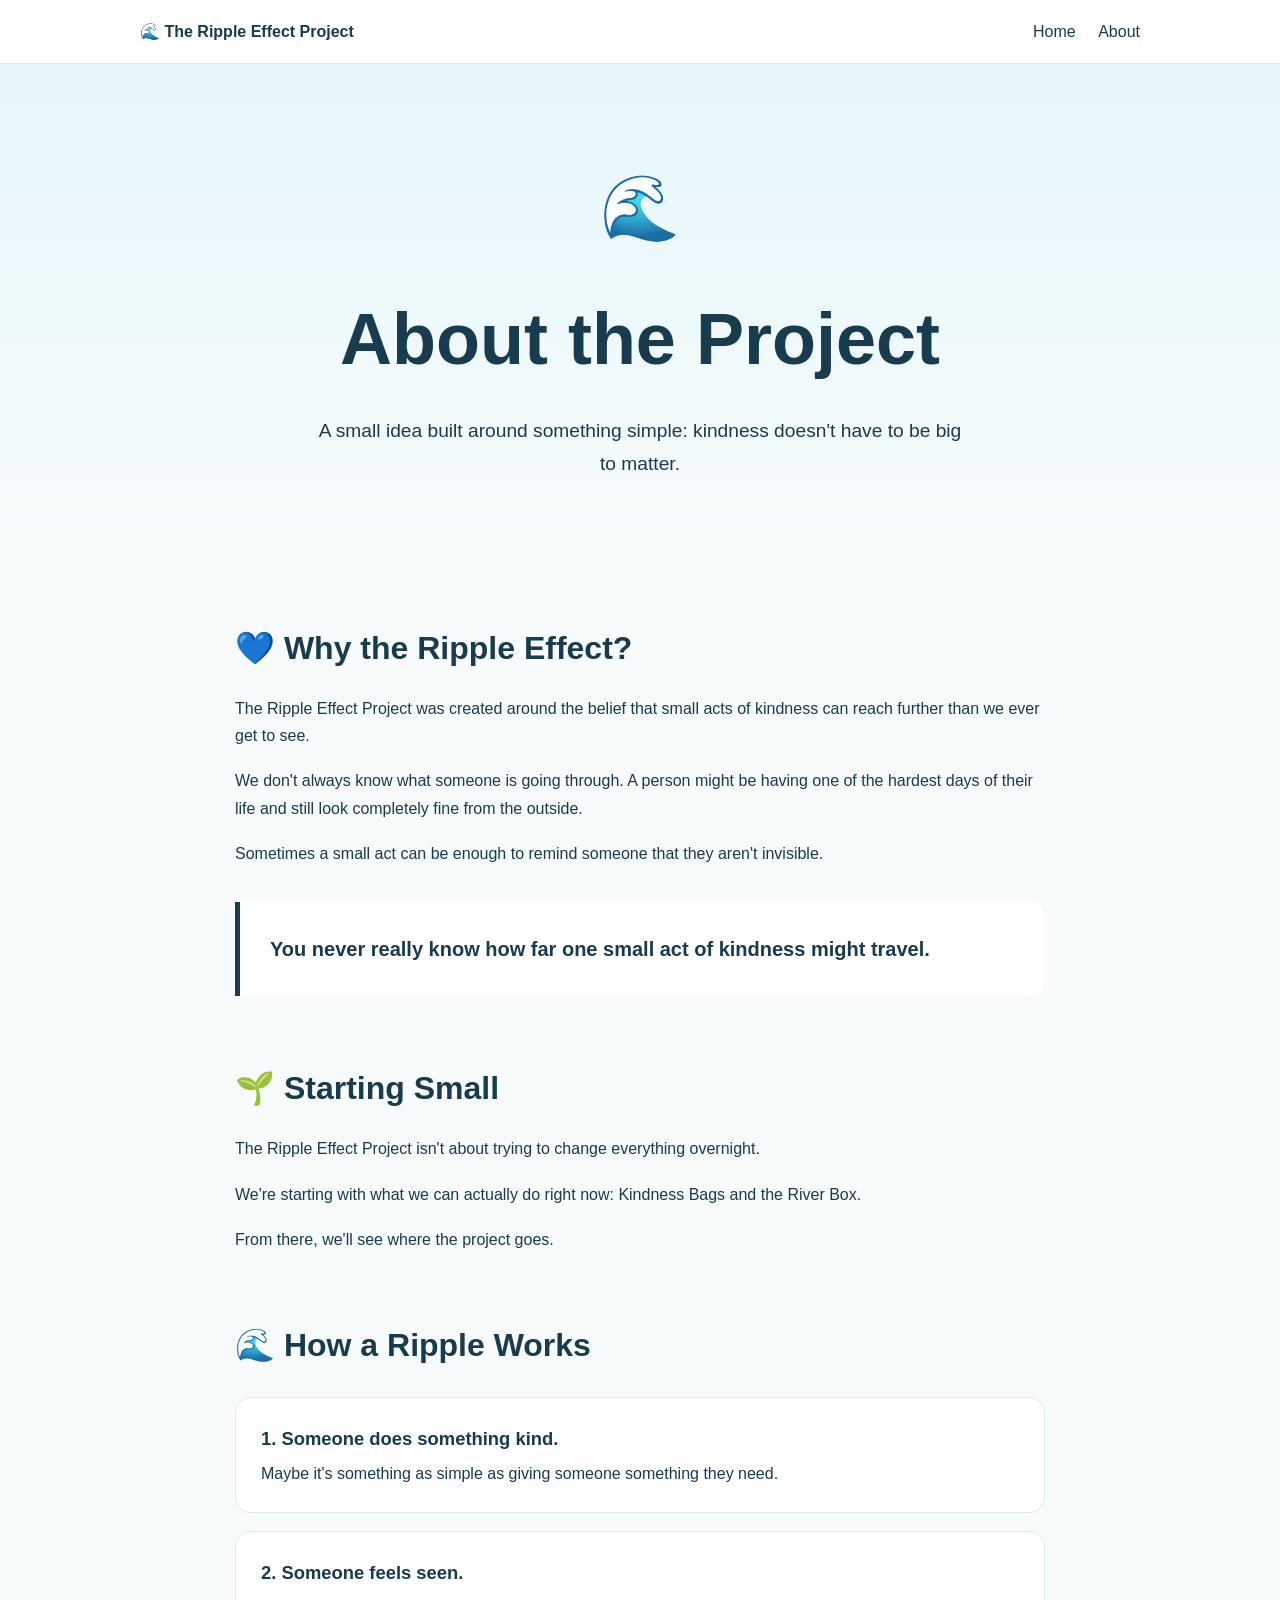
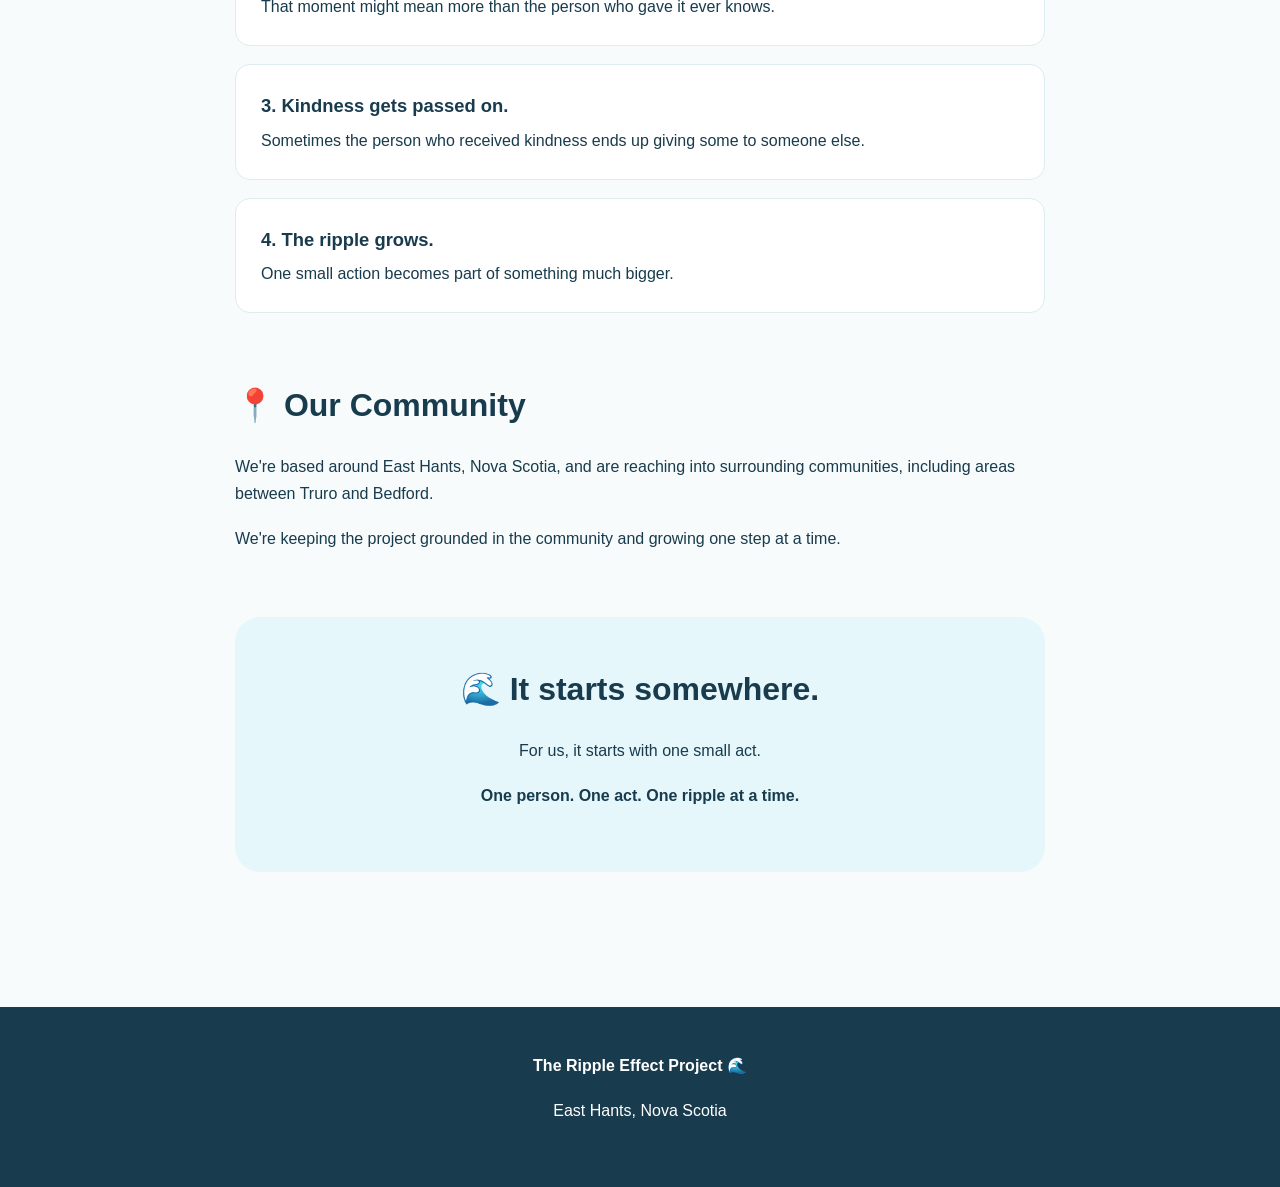
==== about.html @ 129581be "Create about.html" ====
<!DOCTYPE html>
<html lang="en">
<head>
  <meta charset="UTF-8">
  <meta name="viewport" content="width=device-width, initial-scale=1.0">
  <title>About | The Ripple Effect Project</title>
  <style>
    * {
      box-sizing: border-box;
      margin: 0;
      padding: 0;
    }
    html {
      scroll-behavior: smooth;
    }
    body {
      font-family: Arial, sans-serif;
      line-height: 1.7;
      color: #183b4d;
      background: #f7fbfc;
    }
    nav {
      background: white;
      border-bottom: 1px solid #dcecef;
      padding: 18px 20px;
    }
    .nav-inner {
      max-width: 1000px;
      margin: auto;
      display: flex;
      justify-content: space-between;
      align-items: center;
      gap: 20px;
    }
    nav a {
      color: #183b4d;
      text-decoration: none;
      margin-left: 18px;
    }
    nav a:hover {
      text-decoration: underline;
    }
    .hero {
      text-align: center;
      padding: 90px 20px 70px;
      background: linear-gradient(180deg, #e5f7fb, #f7fbfc);
    }
    .hero-icon {
      font-size: 4rem;
      margin-bottom: 15px;
    }
    h1 {
      font-size: clamp(2.5rem, 7vw, 4.5rem);
      margin-bottom: 15px;
    }
    .hero p {
      font-size: 1.2rem;
      max-width: 650px;
      margin: auto;
    }
    main {
      max-width: 850px;
      margin: auto;
      padding: 70px 20px;
    }
    section {
      margin-bottom: 65px;
    }
    h2 {
      font-size: 2rem;
      margin-bottom: 20px;
    }
    p {
      margin-bottom: 18px;
    }
    .quote {
      background: white;
      border-left: 5px solid #183b4d;
      padding: 30px;
      margin: 35px 0;
      border-radius: 0 15px 15px 0;
      font-size: 1.25rem;
      font-weight: bold;
    }
    .steps {
      display: grid;
      gap: 18px;
      margin-top: 25px;
    }
    .step {
      background: white;
      border: 1px solid #dcecef;
      border-radius: 15px;
      padding: 25px;
    }
    .step strong {
      display: block;
      margin-bottom: 5px;
      font-size: 1.15rem;
    }
    .ending {
      text-align: center;
      background: #e5f7fb;
      padding: 45px 25px;
      border-radius: 25px;
    }
    footer {
      text-align: center;
      background: #183b4d;
      color: white;
      padding: 45px 20px;
    }
    @media (max-width: 700px) {
      .nav-inner {
        flex-direction: column;
      }
      nav a {
        margin: 0 7px;
      }
    }
  </style>
</head>
<body>
  <nav>
    <div class="nav-inner">
      <strong>🌊 The Ripple Effect Project</strong>
      <div>
        <a href="index.html">Home</a>
        <a href="about.html">About</a>
      </div>
    </div>
  </nav>
  <header class="hero">
    <div class="hero-icon">🌊</div>
    <h1>About the Project</h1>
    <p>
      A small idea built around something simple:
      kindness doesn't have to be big to matter.
    </p>
  </header>
  <main>
    <section>
      <h2>💙 Why the Ripple Effect?</h2>
      <p>
        The Ripple Effect Project was created around the belief that small
        acts of kindness can reach further than we ever get to see.
      </p>
      <p>
        We don't always know what someone is going through. A person might
        be having one of the hardest days of their life and still look
        completely fine from the outside.
      </p>
      <p>
        Sometimes a small act can be enough to remind someone that they
        aren't invisible.
      </p>
      <div class="quote">
        You never really know how far one small act of kindness might travel.
      </div>
    </section>
    <section>
      <h2>🌱 Starting Small</h2>
      <p>
        The Ripple Effect Project isn't about trying to change everything
        overnight.
      </p>
      <p>
        We're starting with what we can actually do right now:
        Kindness Bags and the River Box.
      </p>
      <p>
        From there, we'll see where the project goes.
      </p>
    </section>
    <section>
      <h2>🌊 How a Ripple Works</h2>
      <div class="steps">
        <div class="step">
          <strong>1. Someone does something kind.</strong>
          Maybe it's something as simple as giving someone something they need.
        </div>
        <div class="step">
          <strong>2. Someone feels seen.</strong>
          That moment might mean more than the person who gave it ever knows.
        </div>
        <div class="step">
          <strong>3. Kindness gets passed on.</strong>
          Sometimes the person who received kindness ends up giving some to someone else.
        </div>
        <div class="step">
          <strong>4. The ripple grows.</strong>
          One small action becomes part of something much bigger.
        </div>
      </div>
    </section>
    <section>
      <h2>📍 Our Community</h2>
      <p>
        We're based around East Hants, Nova Scotia, and are reaching into
        surrounding communities, including areas between Truro and Bedford.
      </p>
      <p>
        We're keeping the project grounded in the community and growing
        one step at a time.
      </p>
    </section>
    <section class="ending">
      <h2>🌊 It starts somewhere.</h2>
      <p>
        For us, it starts with one small act.
      </p>
      <p>
        <strong>One person. One act. One ripple at a time.</strong>
      </p>
    </section>
  </main>
  <footer>
    <p><strong>The Ripple Effect Project 🌊</strong></p>
    <p>East Hants, Nova Scotia</p>
  </footer>
</body>
</html>
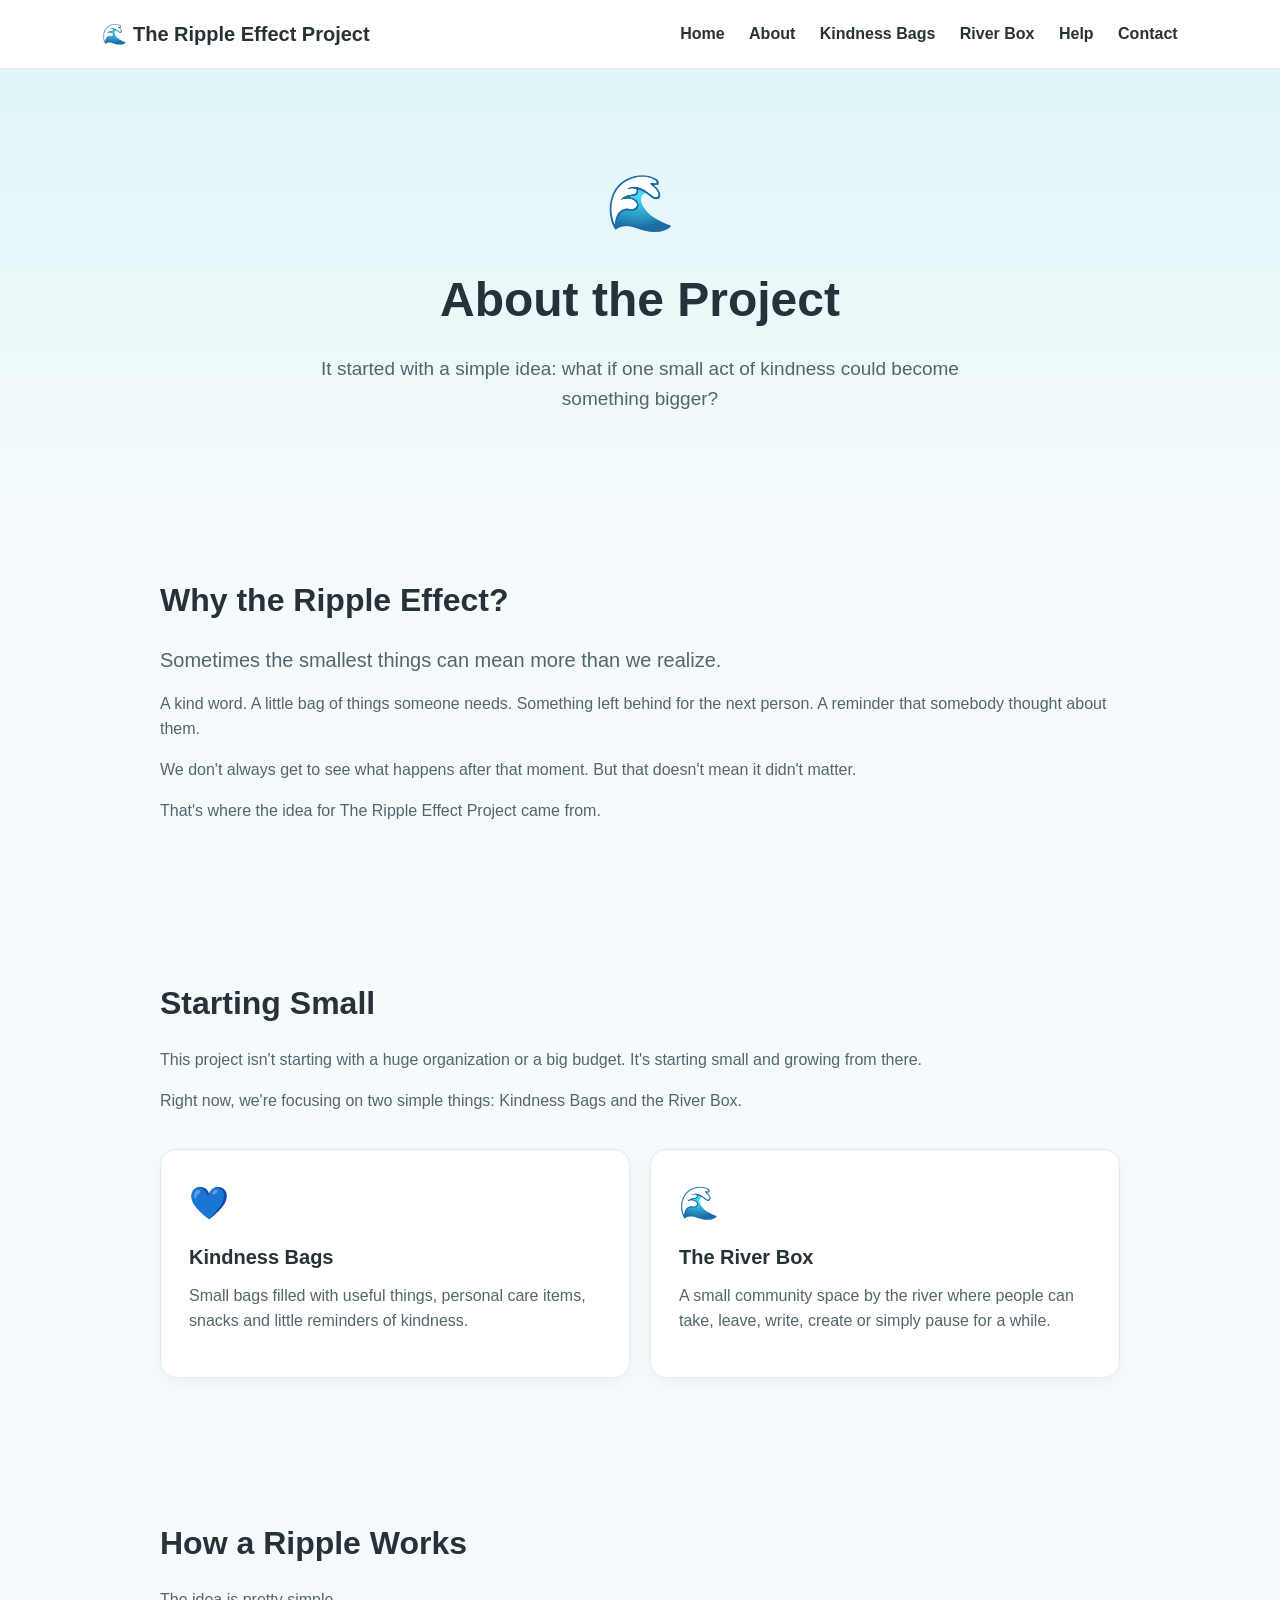
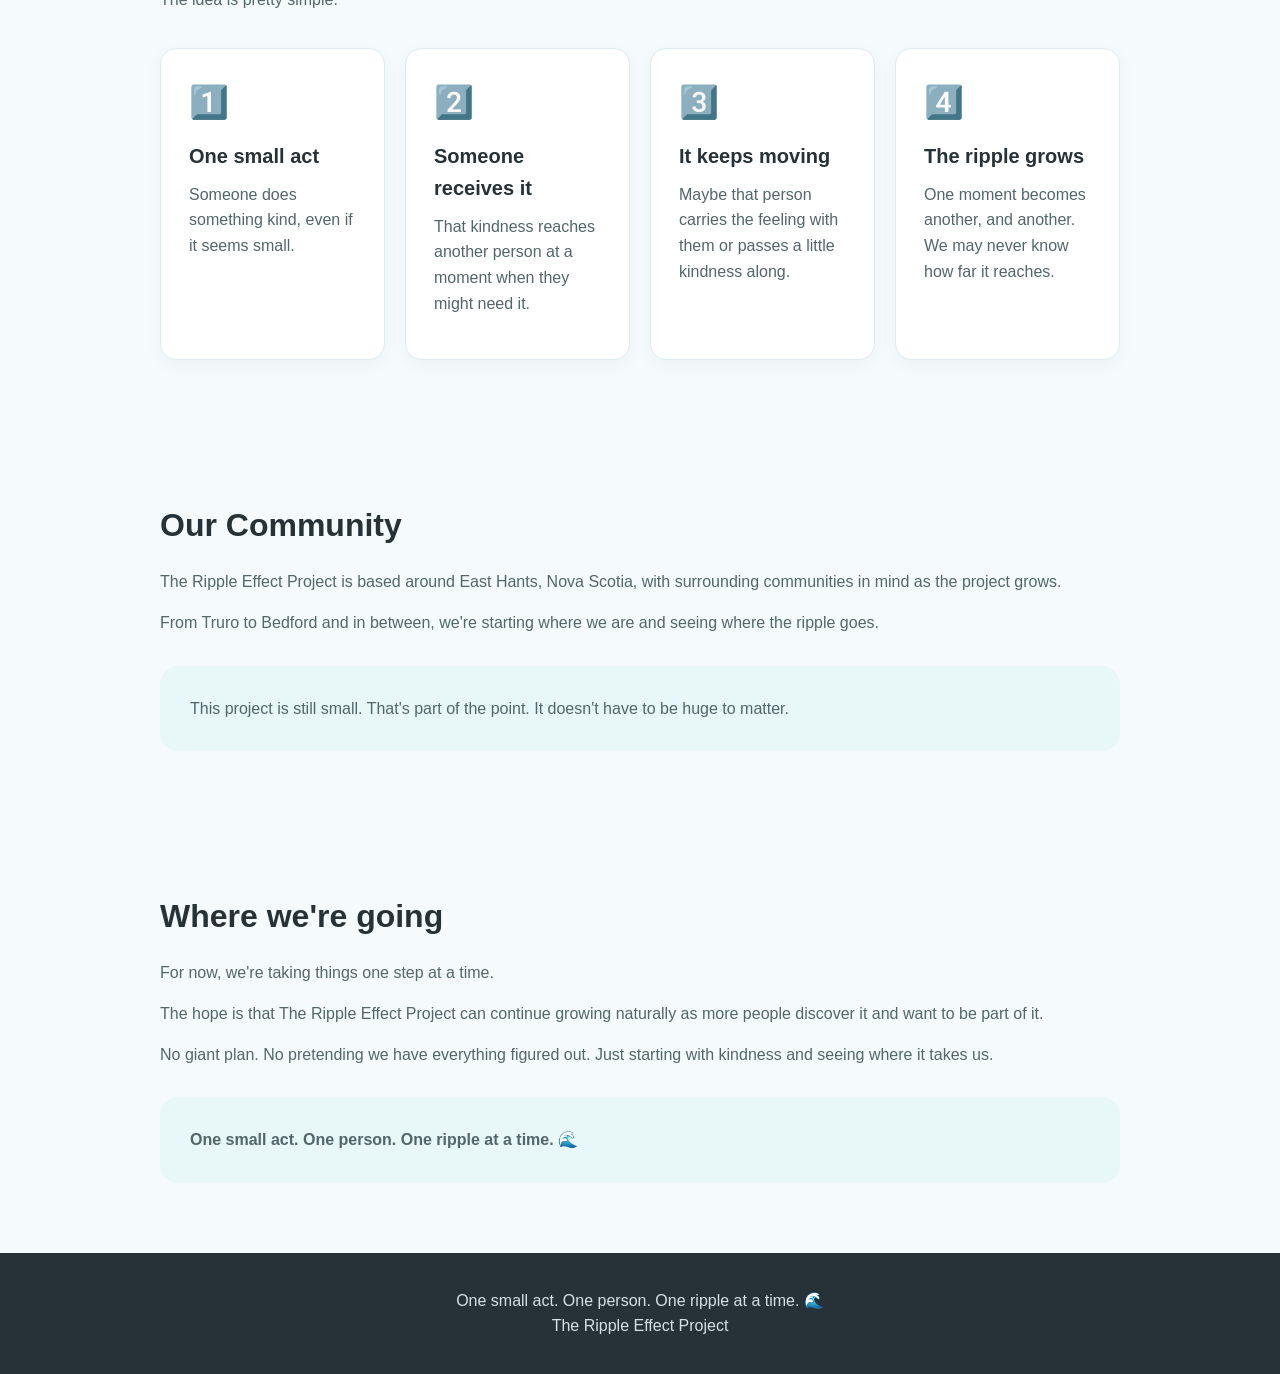
==== commit 383ad31a: "Create about.html" ====
--- a/about.html
+++ b/about.html
@@ -4,219 +4,165 @@
   <meta charset="UTF-8">
   <meta name="viewport" content="width=device-width, initial-scale=1.0">
   <title>About | The Ripple Effect Project</title>
-  <style>
-    * {
-      box-sizing: border-box;
-      margin: 0;
-      padding: 0;
-    }
-    html {
-      scroll-behavior: smooth;
-    }
-    body {
-      font-family: Arial, sans-serif;
-      line-height: 1.7;
-      color: #183b4d;
-      background: #f7fbfc;
-    }
-    nav {
-      background: white;
-      border-bottom: 1px solid #dcecef;
-      padding: 18px 20px;
-    }
-    .nav-inner {
-      max-width: 1000px;
-      margin: auto;
-      display: flex;
-      justify-content: space-between;
-      align-items: center;
-      gap: 20px;
-    }
-    nav a {
-      color: #183b4d;
-      text-decoration: none;
-      margin-left: 18px;
-    }
-    nav a:hover {
-      text-decoration: underline;
-    }
-    .hero {
-      text-align: center;
-      padding: 90px 20px 70px;
-      background: linear-gradient(180deg, #e5f7fb, #f7fbfc);
-    }
-    .hero-icon {
-      font-size: 4rem;
-      margin-bottom: 15px;
-    }
-    h1 {
-      font-size: clamp(2.5rem, 7vw, 4.5rem);
-      margin-bottom: 15px;
-    }
-    .hero p {
-      font-size: 1.2rem;
-      max-width: 650px;
-      margin: auto;
-    }
-    main {
-      max-width: 850px;
-      margin: auto;
-      padding: 70px 20px;
-    }
-    section {
-      margin-bottom: 65px;
-    }
-    h2 {
-      font-size: 2rem;
-      margin-bottom: 20px;
-    }
-    p {
-      margin-bottom: 18px;
-    }
-    .quote {
-      background: white;
-      border-left: 5px solid #183b4d;
-      padding: 30px;
-      margin: 35px 0;
-      border-radius: 0 15px 15px 0;
-      font-size: 1.25rem;
-      font-weight: bold;
-    }
-    .steps {
-      display: grid;
-      gap: 18px;
-      margin-top: 25px;
-    }
-    .step {
-      background: white;
-      border: 1px solid #dcecef;
-      border-radius: 15px;
-      padding: 25px;
-    }
-    .step strong {
-      display: block;
-      margin-bottom: 5px;
-      font-size: 1.15rem;
-    }
-    .ending {
-      text-align: center;
-      background: #e5f7fb;
-      padding: 45px 25px;
-      border-radius: 25px;
-    }
-    footer {
-      text-align: center;
-      background: #183b4d;
-      color: white;
-      padding: 45px 20px;
-    }
-    @media (max-width: 700px) {
-      .nav-inner {
-        flex-direction: column;
-      }
-      nav a {
-        margin: 0 7px;
-      }
-    }
-  </style>
+  <link rel="stylesheet" href="style.css">
 </head>
 <body>
+  <!-- Navigation -->
   <nav>
-    <div class="nav-inner">
-      <strong>🌊 The Ripple Effect Project</strong>
-      <div>
-        <a href="index.html">Home</a>
-        <a href="about.html">About</a>
+    <div class="logo">🌊 The Ripple Effect Project</div>
+    <div>
+      <a href="index.html">Home</a>
+      <a href="about.html">About</a>
+      <a href="kindness-bags.html">Kindness Bags</a>
+      <a href="river-box.html">River Box</a>
+      <a href="help.html">Help</a>
+      <a href="contact.html">Contact</a>
+    </div>
+  </nav>
+  <!-- Hero -->
+  <header class="hero">
+    <div class="emoji">🌊</div>
+    <h1>About the Project</h1>
+    <p>
+      It started with a simple idea: what if one small act of kindness
+      could become something bigger?
+    </p>
+  </header>
+  <!-- Why -->
+  <section>
+    <h2>Why the Ripple Effect?</h2>
+    <p class="intro">
+      Sometimes the smallest things can mean more than we realize.
+    </p>
+    <p>
+      A kind word. A little bag of things someone needs.
+      Something left behind for the next person.
+      A reminder that somebody thought about them.
+    </p>
+    <p>
+      We don't always get to see what happens after that moment.
+      But that doesn't mean it didn't matter.
+    </p>
+    <p>
+      That's where the idea for The Ripple Effect Project came from.
+    </p>
+  </section>
+  <!-- Starting Small -->
+  <section>
+    <h2>Starting Small</h2>
+    <p>
+      This project isn't starting with a huge organization or a big budget.
+      It's starting small and growing from there.
+    </p>
+    <p>
+      Right now, we're focusing on two simple things:
+      Kindness Bags and the River Box.
+    </p>
+    <div class="cards">
+      <div class="card">
+        <div class="icon">💙</div>
+        <h3>Kindness Bags</h3>
+        <p>
+          Small bags filled with useful things, personal care items,
+          snacks and little reminders of kindness.
+        </p>
+      </div>
+      <div class="card">
+        <div class="icon">🌊</div>
+        <h3>The River Box</h3>
+        <p>
+          A small community space by the river where people can take,
+          leave, write, create or simply pause for a while.
+        </p>
       </div>
     </div>
-  </nav>
-  <header class="hero">
-    <div class="hero-icon">🌊</div>
-    <h1>About the Project</h1>
+  </section>
+  <!-- How a Ripple Works -->
+  <section>
+    <h2>How a Ripple Works</h2>
     <p>
-      A small idea built around something simple:
-      kindness doesn't have to be big to matter.
+      The idea is pretty simple.
     </p>
-  </header>
-  <main>
-    <section>
-      <h2>💙 Why the Ripple Effect?</h2>
+    <div class="cards">
+      <div class="card">
+        <div class="icon">1️⃣</div>
+        <h3>One small act</h3>
+        <p>
+          Someone does something kind, even if it seems small.
+        </p>
+      </div>
+      <div class="card">
+        <div class="icon">2️⃣</div>
+        <h3>Someone receives it</h3>
+        <p>
+          That kindness reaches another person at a moment when
+          they might need it.
+        </p>
+      </div>
+      <div class="card">
+        <div class="icon">3️⃣</div>
+        <h3>It keeps moving</h3>
+        <p>
+          Maybe that person carries the feeling with them
+          or passes a little kindness along.
+        </p>
+      </div>
+      <div class="card">
+        <div class="icon">4️⃣</div>
+        <h3>The ripple grows</h3>
+        <p>
+          One moment becomes another, and another.
+          We may never know how far it reaches.
+        </p>
+      </div>
+    </div>
+  </section>
+  <!-- Community -->
+  <section>
+    <h2>Our Community</h2>
+    <p>
+      The Ripple Effect Project is based around East Hants, Nova Scotia,
+      with surrounding communities in mind as the project grows.
+    </p>
+    <p>
+      From Truro to Bedford and in between, we're starting where we are
+      and seeing where the ripple goes.
+    </p>
+    <div class="note">
       <p>
-        The Ripple Effect Project was created around the belief that small
-        acts of kindness can reach further than we ever get to see.
+        This project is still small. That's part of the point.
+        It doesn't have to be huge to matter.
       </p>
+    </div>
+  </section>
+  <!-- Ending -->
+  <section>
+    <h2>Where we're going</h2>
+    <p>
+      For now, we're taking things one step at a time.
+    </p>
+    <p>
+      The hope is that The Ripple Effect Project can continue growing
+      naturally as more people discover it and want to be part of it.
+    </p>
+    <p>
+      No giant plan. No pretending we have everything figured out.
+      Just starting with kindness and seeing where it takes us.
+    </p>
+    <div class="note">
       <p>
-        We don't always know what someone is going through. A person might
-        be having one of the hardest days of their life and still look
-        completely fine from the outside.
+        <strong>One small act. One person. One ripple at a time. 🌊</strong>
       </p>
-      <p>
-        Sometimes a small act can be enough to remind someone that they
-        aren't invisible.
-      </p>
-      <div class="quote">
-        You never really know how far one small act of kindness might travel.
-      </div>
-    </section>
-    <section>
-      <h2>🌱 Starting Small</h2>
-      <p>
-        The Ripple Effect Project isn't about trying to change everything
-        overnight.
-      </p>
-      <p>
-        We're starting with what we can actually do right now:
-        Kindness Bags and the River Box.
-      </p>
-      <p>
-        From there, we'll see where the project goes.
-      </p>
-    </section>
-    <section>
-      <h2>🌊 How a Ripple Works</h2>
-      <div class="steps">
-        <div class="step">
-          <strong>1. Someone does something kind.</strong>
-          Maybe it's something as simple as giving someone something they need.
-        </div>
-        <div class="step">
-          <strong>2. Someone feels seen.</strong>
-          That moment might mean more than the person who gave it ever knows.
-        </div>
-        <div class="step">
-          <strong>3. Kindness gets passed on.</strong>
-          Sometimes the person who received kindness ends up giving some to someone else.
-        </div>
-        <div class="step">
-          <strong>4. The ripple grows.</strong>
-          One small action becomes part of something much bigger.
-        </div>
-      </div>
-    </section>
-    <section>
-      <h2>📍 Our Community</h2>
-      <p>
-        We're based around East Hants, Nova Scotia, and are reaching into
-        surrounding communities, including areas between Truro and Bedford.
-      </p>
-      <p>
-        We're keeping the project grounded in the community and growing
-        one step at a time.
-      </p>
-    </section>
-    <section class="ending">
-      <h2>🌊 It starts somewhere.</h2>
-      <p>
-        For us, it starts with one small act.
-      </p>
-      <p>
-        <strong>One person. One act. One ripple at a time.</strong>
-      </p>
-    </section>
-  </main>
+    </div>
+  </section>
+  <!-- Footer -->
   <footer>
-    <p><strong>The Ripple Effect Project 🌊</strong></p>
-    <p>East Hants, Nova Scotia</p>
+    <p>
+      One small act. One person. One ripple at a time. 🌊
+    </p>
+    <p>
+      The Ripple Effect Project
+    </p>
   </footer>
 </body>
 </html>
--- a/style.css
+++ b/style.css
@@ -0,0 +1,218 @@
+/* =========================================
+   THE RIPPLE EFFECT PROJECT
+   Shared Website Styles
+   ========================================= */
+* {
+  box-sizing: border-box;
+  margin: 0;
+  padding: 0;
+}
+html {
+  scroll-behavior: smooth;
+}
+body {
+  font-family: Arial, sans-serif;
+  line-height: 1.6;
+  color: #263238;
+  background: #f5fbfc;
+}
+/* =========================================
+   NAVIGATION
+   ========================================= */
+nav {
+  background: #ffffff;
+  padding: 18px 8%;
+  display: flex;
+  justify-content: space-between;
+  align-items: center;
+  border-bottom: 1px solid #dcecef;
+  position: sticky;
+  top: 0;
+  z-index: 100;
+}
+.logo {
+  font-size: 20px;
+  font-weight: bold;
+}
+nav a {
+  color: #263238;
+  text-decoration: none;
+  margin-left: 20px;
+  font-weight: 600;
+}
+nav a:hover {
+  color: #2c7a7b;
+}
+/* =========================================
+   HERO
+   ========================================= */
+.hero {
+  text-align: center;
+  padding: 90px 20px;
+  background: linear-gradient(180deg, #dff5f7, #f5fbfc);
+}
+.hero .emoji {
+  font-size: 55px;
+  margin-bottom: 15px;
+}
+.hero h1 {
+  font-size: 48px;
+  margin-bottom: 15px;
+}
+.hero p {
+  max-width: 650px;
+  margin: auto;
+  font-size: 19px;
+  color: #52666b;
+}
+/* =========================================
+   SECTIONS
+   ========================================= */
+section {
+  max-width: 1000px;
+  margin: auto;
+  padding: 70px 20px;
+}
+section h2 {
+  font-size: 32px;
+  margin-bottom: 18px;
+}
+section p {
+  margin-bottom: 15px;
+  color: #52666b;
+}
+.intro {
+  font-size: 20px;
+}
+/* =========================================
+   CARDS
+   ========================================= */
+.cards {
+  display: grid;
+  grid-template-columns: repeat(auto-fit, minmax(210px, 1fr));
+  gap: 20px;
+  margin-top: 35px;
+}
+.card {
+  background: #ffffff;
+  padding: 28px;
+  border-radius: 16px;
+  border: 1px solid #dcecef;
+  box-shadow: 0 5px 18px rgba(0, 0, 0, 0.04);
+}
+.card h3 {
+  margin-bottom: 10px;
+  font-size: 20px;
+}
+.card .icon {
+  font-size: 32px;
+  margin-bottom: 12px;
+}
+/* =========================================
+   SPECIAL BOXES
+   ========================================= */
+.note,
+.support-box {
+  background: #e8f7f8;
+  padding: 30px;
+  border-radius: 18px;
+  margin-top: 30px;
+}
+.note p:last-child,
+.support-box p:last-child {
+  margin-bottom: 0;
+}
+.respect {
+  background: #ffffff;
+  border-radius: 18px;
+  padding: 30px;
+  border: 1px solid #dcecef;
+  margin-top: 30px;
+}
+/* =========================================
+   CONTACT
+   ========================================= */
+.contact-box {
+  background: #ffffff;
+  padding: 35px;
+  border-radius: 18px;
+  border: 1px solid #dcecef;
+  margin-top: 30px;
+  box-shadow: 0 5px 18px rgba(0, 0, 0, 0.04);
+}
+.contact-item {
+  padding: 20px 0;
+  border-bottom: 1px solid #e4eef0;
+}
+.contact-item:last-child {
+  border-bottom: none;
+}
+.contact-item h3 {
+  margin-bottom: 7px;
+}
+.contact-item p {
+  margin-bottom: 0;
+}
+/* =========================================
+   BUTTONS
+   ========================================= */
+.button {
+  display: inline-block;
+  margin-top: 15px;
+  padding: 13px 24px;
+  background: #2c7a7b;
+  color: #ffffff;
+  text-decoration: none;
+  border-radius: 10px;
+  font-weight: bold;
+}
+.button:hover {
+  opacity: 0.9;
+}
+/* =========================================
+   FOOTER
+   ========================================= */
+footer {
+  text-align: center;
+  padding: 35px 20px;
+  background: #263238;
+  color: #ffffff;
+}
+footer p {
+  color: #d5e1e3;
+}
+/* =========================================
+   MOBILE
+   ========================================= */
+@media (max-width: 700px) {
+  nav {
+    flex-direction: column;
+    gap: 12px;
+    text-align: center;
+  }
+  nav a {
+    margin: 0 7px;
+    font-size: 14px;
+  }
+  .logo {
+    font-size: 18px;
+  }
+  .hero {
+    padding: 70px 20px;
+  }
+  .hero h1 {
+    font-size: 38px;
+  }
+  .hero p {
+    font-size: 17px;
+  }
+  section {
+    padding: 55px 20px;
+  }
+  section h2 {
+    font-size: 28px;
+  }
+  .cards {
+    grid-template-columns: 1fr;
+  }
+}
